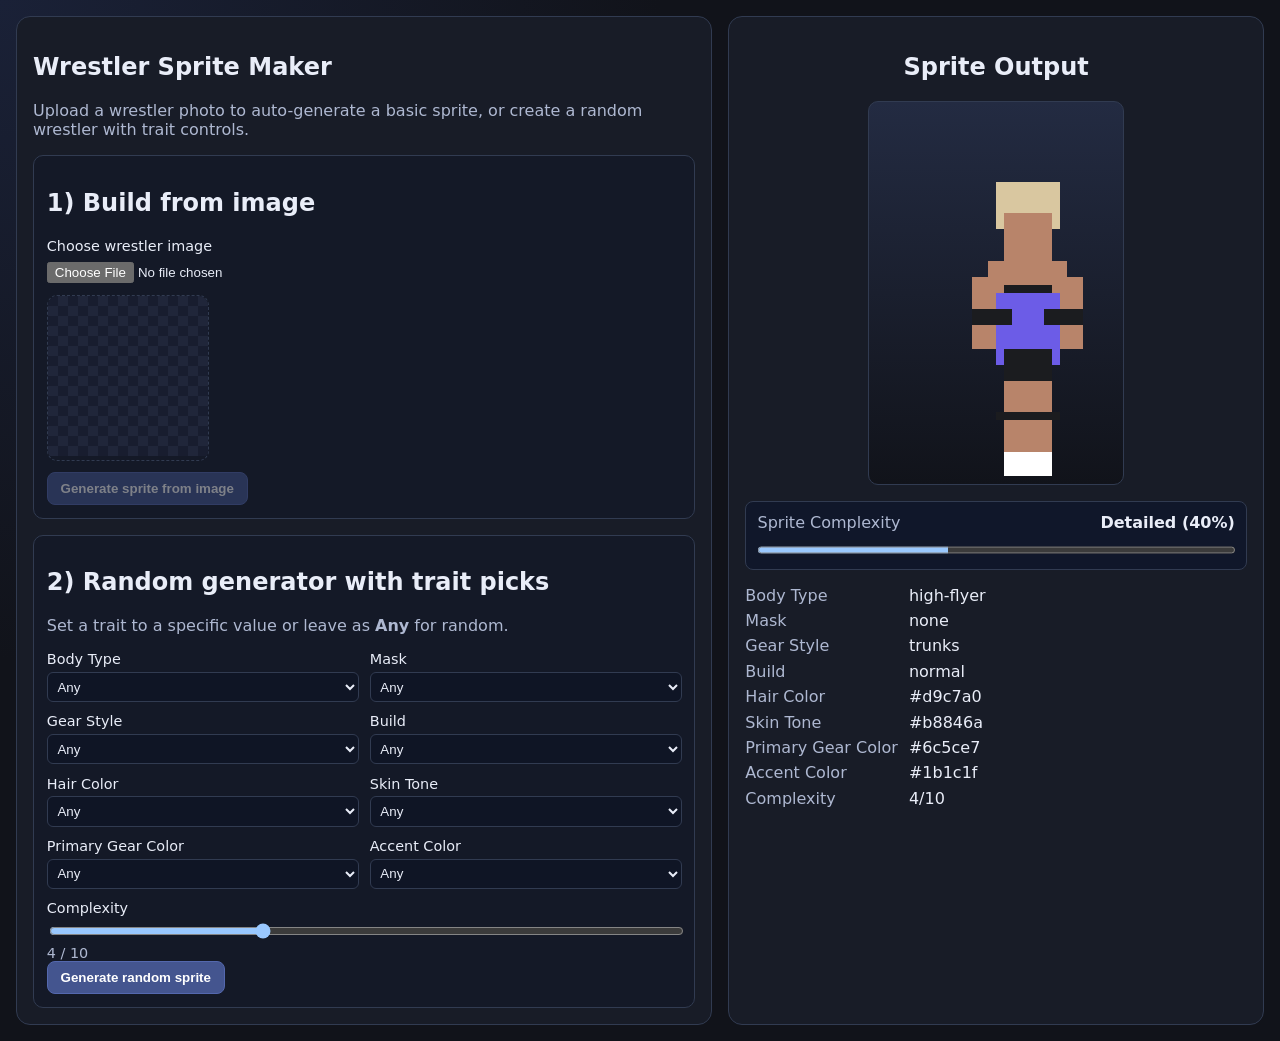
==== index.html @ 4f602f9b "feat: add sprite complexity meter and detail levels" ====
<!doctype html>
<html lang="en">
  <head>
    <meta charset="UTF-8" />
    <meta name="viewport" content="width=device-width, initial-scale=1.0" />
    <title>Wrestler Sprite Maker</title>
    <link rel="stylesheet" href="style.css" />
  </head>
  <body>
    <main class="layout">
      <section class="panel">
        <h1>Wrestler Sprite Maker</h1>
        <p class="subtle">Upload a wrestler photo to auto-generate a basic sprite, or create a random wrestler with trait controls.</p>

        <div class="card">
          <h2>1) Build from image</h2>
          <label class="file-input">
            <span>Choose wrestler image</span>
            <input id="imageInput" type="file" accept="image/*" />
          </label>
          <div class="preview-wrap">
            <canvas id="photoPreview" width="160" height="160"></canvas>
          </div>
          <button id="fromImageBtn" type="button" disabled>Generate sprite from image</button>
        </div>

        <div class="card">
          <h2>2) Random generator with trait picks</h2>
          <p class="subtle">Set a trait to a specific value or leave as <strong>Any</strong> for random.</p>
          <div class="grid">
            <label>Body Type
              <select id="bodyTypePref"></select>
            </label>
            <label>Mask
              <select id="maskPref"></select>
            </label>
            <label>Gear Style
              <select id="gearPref"></select>
            </label>
            <label>Build
              <select id="buildPref"></select>
            </label>
            <label>Hair Color
              <select id="hairPref"></select>
            </label>
            <label>Skin Tone
              <select id="skinPref"></select>
            </label>
            <label>Primary Gear Color
              <select id="gearColorPref"></select>
            </label>
            <label>Accent Color
              <select id="accentColorPref"></select>
            </label>
          </div>
          <label>Complexity
              <input id="complexityInput" type="range" min="1" max="10" value="4" />
              <span id="complexityValue" class="subtle">4 / 10</span>
            </label>
          <button id="randomBtn" type="button">Generate random sprite</button>
        </div>
      </section>

      <section class="panel output-panel">
        <h2>Sprite Output</h2>
        <canvas id="spriteCanvas" width="256" height="384" aria-label="Generated wrestler sprite"></canvas>
        <div class="complexity-meter" aria-live="polite">
          <div class="meter-head">
            <span>Sprite Complexity</span>
            <strong id="complexityLabel">Basic</strong>
          </div>
          <progress id="complexityMeter" max="100" value="0"></progress>
        </div>
        <dl id="traitList"></dl>
      </section>
    </main>

    <script src="script.js"></script>
  </body>
</html>
---- style.css ----
:root {
  color-scheme: dark;
  font-family: Inter, system-ui, -apple-system, Segoe UI, Roboto, sans-serif;
  --bg: #11131a;
  --panel: #1a1f2b;
  --text: #e9edf8;
  --subtle: #aeb8d1;
  --border: #313b51;
  --accent: #7f9bff;
}

* {
  box-sizing: border-box;
}

body {
  margin: 0;
  background: radial-gradient(circle at top left, #1a2137 0%, var(--bg) 40%);
  color: var(--text);
}

.layout {
  display: grid;
  grid-template-columns: 1.3fr 1fr;
  gap: 1rem;
  min-height: 100vh;
  padding: 1rem;
}

.panel {
  background: color-mix(in oklab, var(--panel), black 5%);
  border: 1px solid var(--border);
  border-radius: 14px;
  padding: 1rem;
}

.card {
  margin-top: 1rem;
  padding: 0.8rem;
  border: 1px solid var(--border);
  border-radius: 10px;
  background: #141927;
}

.subtle {
  color: var(--subtle);
}

.file-input {
  display: inline-flex;
  flex-direction: column;
  gap: 0.5rem;
  margin-bottom: 0.7rem;
}

.preview-wrap {
  border: 1px dashed var(--border);
  border-radius: 10px;
  width: fit-content;
  overflow: hidden;
  margin-bottom: 0.7rem;
}

canvas {
  image-rendering: pixelated;
}

#photoPreview {
  width: 160px;
  height: 160px;
  background: repeating-conic-gradient(#20263a 0% 25%, #181d2f 0% 50%) 50% / 20px 20px;
}

button {
  border: 1px solid color-mix(in oklab, var(--accent), black 25%);
  background: color-mix(in oklab, var(--accent), black 35%);
  color: white;
  border-radius: 8px;
  padding: 0.5rem 0.8rem;
  cursor: pointer;
  font-weight: 600;
}

button:disabled {
  opacity: 0.45;
  cursor: not-allowed;
}

.grid {
  display: grid;
  grid-template-columns: repeat(2, minmax(0, 1fr));
  gap: 0.7rem;
  margin-bottom: 0.7rem;
}

label {
  font-size: 0.9rem;
  display: flex;
  flex-direction: column;
  gap: 0.3rem;
}

select {
  padding: 0.35rem;
  border-radius: 6px;
  border: 1px solid var(--border);
  background: #0f1525;
  color: var(--text);
}

.output-panel {
  display: flex;
  flex-direction: column;
  align-items: center;
}

#spriteCanvas {
  width: 256px;
  height: 384px;
  border: 1px solid var(--border);
  border-radius: 10px;
  background: linear-gradient(#232b42, #11131a);
}


input[type="range"] {
  width: 100%;
}

.complexity-meter {
  width: 100%;
  margin-top: 1rem;
  padding: 0.7rem;
  border: 1px solid var(--border);
  border-radius: 8px;
  background: #10172a;
}

.meter-head {
  display: flex;
  justify-content: space-between;
  margin-bottom: 0.4rem;
  color: var(--subtle);
}

#complexityLabel {
  color: var(--text);
}

progress {
  width: 100%;
  height: 14px;
}

#traitList {
  width: 100%;
  margin-top: 1rem;
  display: grid;
  grid-template-columns: auto 1fr;
  gap: 0.4rem 0.7rem;
}

#traitList dt {
  color: var(--subtle);
}

#traitList dd {
  margin: 0;
}

@media (max-width: 920px) {
  .layout {
    grid-template-columns: 1fr;
  }
}
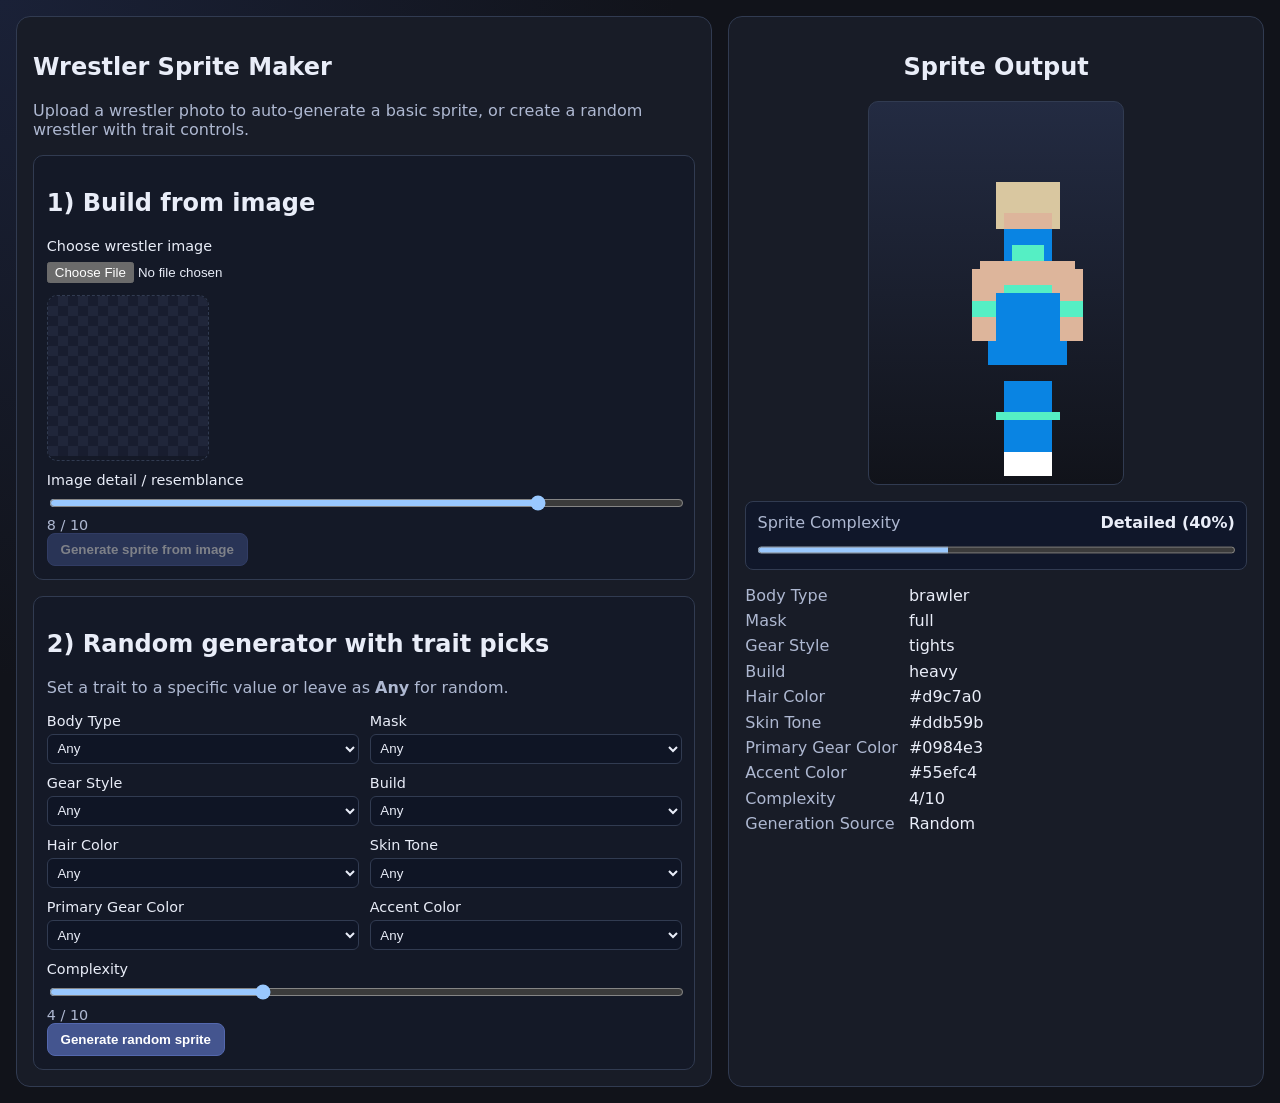
==== commit d9aed513: "feat: improve image resemblance with detailed pattern mapping" ====
--- a/index.html
+++ b/index.html
@@ -21,6 +21,10 @@
           <div class="preview-wrap">
             <canvas id="photoPreview" width="160" height="160"></canvas>
           </div>
+          <label>Image detail / resemblance
+            <input id="imageDetailInput" type="range" min="1" max="10" value="8" />
+            <span id="imageDetailValue" class="subtle">8 / 10</span>
+          </label>
           <button id="fromImageBtn" type="button" disabled>Generate sprite from image</button>
         </div>
 
@@ -54,9 +58,9 @@
             </label>
           </div>
           <label>Complexity
-              <input id="complexityInput" type="range" min="1" max="10" value="4" />
-              <span id="complexityValue" class="subtle">4 / 10</span>
-            </label>
+            <input id="complexityInput" type="range" min="1" max="10" value="4" />
+            <span id="complexityValue" class="subtle">4 / 10</span>
+          </label>
           <button id="randomBtn" type="button">Generate random sprite</button>
         </div>
       </section>
